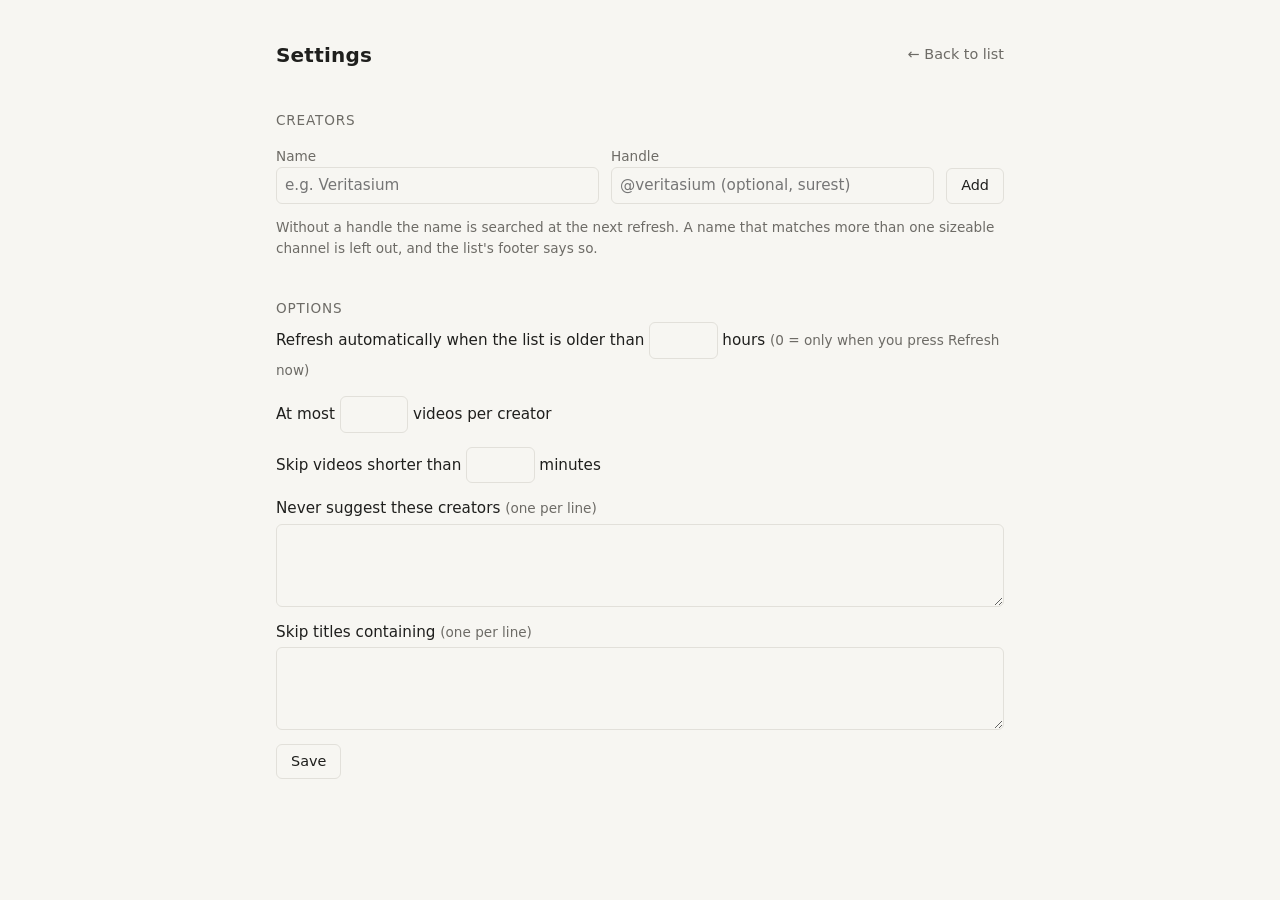
==== extension/settings.html @ 9b5935b6 "Pacifier: calm, cookie-free YouTube portal A Brave/Chrome (MV3) extension that shows the latest vide" ====
<!doctype html>
<html lang="en-GB">
<head>
  <meta charset="utf-8">
  <meta name="viewport" content="width=device-width, initial-scale=1">
  <title>Pacifier settings</title>
  <link rel="stylesheet" href="portal.css">
  <link rel="stylesheet" href="settings.css">
</head>
<body>
  <main>
    <header class="head-row">
      <h1>Settings</h1>
      <a class="back" href="portal.html">← Back to list</a>
    </header>

    <section>
      <h2>Creators</h2>
      <ol class="creators" id="creators"></ol>
      <form id="add" class="add" autocomplete="off">
        <label>Name <input name="name" required placeholder="e.g. Veritasium"></label>
        <label>Handle <input name="handle" placeholder="@veritasium (optional, surest)"></label>
        <button type="submit">Add</button>
      </form>
      <p class="hint">Without a handle the name is searched at the next refresh. A name that matches
        more than one sizeable channel is left out, and the list's footer says so.</p>
    </section>

    <section>
      <h2>Options</h2>
      <form id="options" class="options">
        <label>Refresh automatically when the list is older than
          <input name="auto_refresh_hours" type="number" min="0" max="168" step="1"> hours
          <span class="hint">(0 = only when you press Refresh now)</span></label>
        <label>At most <input name="max_per_creator" type="number" min="1" max="9" step="1"> videos per creator</label>
        <label>Skip videos shorter than <input name="min_minutes" type="number" min="1" max="60" step="1"> minutes</label>
        <label>Never suggest these creators <span class="hint">(one per line)</span>
          <textarea name="blocked_creators" rows="3"></textarea></label>
        <label>Skip titles containing <span class="hint">(one per line)</span>
          <textarea name="blocked_keywords" rows="3"></textarea></label>
        <div><button type="submit">Save</button> <span class="saved" id="saved" hidden>Saved.</span></div>
      </form>
    </section>
  </main>
  <script type="module" src="settings.js"></script>
</body>
</html>
---- extension/portal.css ----
:root {
  --bg: #f7f6f2;
  --fg: #1f1f1d;
  --muted: #6d6b66;
  --rule: #e2e0da;
  --warn: #8a5a00;
  color-scheme: light dark;
}
@media (prefers-color-scheme: dark) {
  :root {
    --bg: #161615;
    --fg: #e7e5e0;
    --muted: #9a978f;
    --rule: #2c2b29;
    --warn: #d9a441;
  }
}

* { box-sizing: border-box; }
body {
  margin: 0;
  background: var(--bg);
  color: var(--fg);
  font: 17px/1.5 -apple-system, BlinkMacSystemFont, "Segoe UI", system-ui, sans-serif;
}
main { max-width: 760px; margin: 0 auto; padding: 40px 16px 64px; }

h1 { font-size: 1.25rem; font-weight: 600; margin: 0; letter-spacing: 0.01em; }
h2 { font-size: 0.85rem; font-weight: 500; color: var(--muted); margin: 40px 0 4px;
     text-transform: uppercase; letter-spacing: 0.06em; }
.head-row { display: flex; align-items: center; justify-content: space-between; gap: 16px; }
.status { color: var(--muted); font-size: 0.9rem; margin: 4px 0 24px; }
.warn { color: var(--warn); }

.items { list-style: none; margin: 0; padding: 0; }
.item { border-top: 1px solid var(--rule); }
.item:last-child { border-bottom: 1px solid var(--rule); }
.item a { display: block; padding: 14px 0; color: inherit; text-decoration: none; }
.item a:hover .title, .item a:focus-visible .title { text-decoration: underline; text-underline-offset: 3px; }
.title { display: block; font-weight: 500; }
.meta, .reason { display: block; color: var(--muted); font-size: 0.875rem; margin-top: 2px; }
.reason { font-style: italic; }
.watched { opacity: 0.45; }

footer { margin-top: 32px; color: var(--muted); font-size: 0.875rem; }
footer p { margin: 8px 0; }
a.quiet, a.back { color: var(--muted); }
a.back { font-size: 0.9rem; text-decoration: none; }
a.back:hover { text-decoration: underline; }
.watch-title { margin-top: 16px; font-size: 1.15rem; }
.watch-meta { margin: 2px 0 16px; }

.stage { background: #000; }
.screen { position: relative; aspect-ratio: 16 / 9; background: #000; }
.frame, .frame iframe { position: absolute; inset: 0; width: 100%; height: 100%; border: 0; }
.stage:fullscreen { display: flex; flex-direction: column; width: 100vw; height: 100vh; }
.stage:fullscreen .screen { flex: 1; aspect-ratio: auto; }

/* Covers the whole picture; YouTube's own controls are off (controls=0). */
.shield { position: absolute; inset: 0; cursor: pointer; outline: none; }
.shield:focus-visible { box-shadow: inset 0 0 0 2px var(--muted); }

.paused {
  position: absolute; inset: 0;
  display: flex; flex-direction: column; align-items: center; justify-content: center; gap: 16px;
  background: #000;
}
.paused[hidden] { display: none; }
.paused a.back { color: #aaa; }

.controls {
  display: flex; align-items: center; gap: 10px;
  padding: 8px 10px; background: #111; color: #ddd; font-size: 0.85rem;
}
.controls button { color: #ddd; border-color: #333; padding: 4px 10px; font-size: 0.85rem; }
.controls button:hover:not(:disabled) { border-color: #777; }
.controls .pp { min-width: 4.5em; }
.controls .cc[aria-pressed="true"] { border-color: #aaa; color: #fff; }
.controls .time, .controls .dur { font-variant-numeric: tabular-nums; min-width: 3.2em; text-align: center; }
.seek { flex: 1; min-width: 60px; accent-color: #bbb; }
@media (max-width: 560px) { .controls .cc, .controls .dur { display: none; } }

button {
  font: inherit; font-size: 0.9rem;
  color: var(--fg); background: transparent;
  border: 1px solid var(--rule); border-radius: 6px;
  padding: 6px 14px; cursor: pointer;
}
button:hover:not(:disabled) { border-color: var(--muted); }
button:disabled { opacity: 0.5; cursor: default; }
.paused button { color: #eee; border-color: #555; padding: 10px 28px; font-size: 1rem; }
.watch-actions { display: flex; gap: 8px; margin-top: 12px; }
---- extension/settings.css ----
header.head-row { margin-bottom: 8px; }
section { margin-top: 24px; }
.creators { list-style: none; margin: 0; padding: 0; }
.creators li {
  display: flex; align-items: center; justify-content: space-between; gap: 12px;
  border-top: 1px solid var(--rule); padding: 10px 0;
}
.creators li:last-child { border-bottom: 1px solid var(--rule); }
.creators .name { display: block; }
.creators .meta.warn { color: var(--warn); }
.hint { color: var(--muted); font-size: 0.85rem; }

.add { display: flex; flex-wrap: wrap; gap: 8px 12px; align-items: end; margin-top: 16px; }
.add label { display: flex; flex-direction: column; font-size: 0.85rem; color: var(--muted); flex: 1 1 200px; }
.options { display: flex; flex-direction: column; gap: 14px; }
.options label { font-size: 0.95rem; }
.options textarea { display: block; width: 100%; margin-top: 4px; }

input, textarea {
  font: inherit; font-size: 0.95rem; color: var(--fg); background: transparent;
  border: 1px solid var(--rule); border-radius: 6px; padding: 6px 8px;
}
input[type="number"] { width: 4.5em; }
.saved { color: var(--muted); font-size: 0.9rem; margin-left: 8px; }
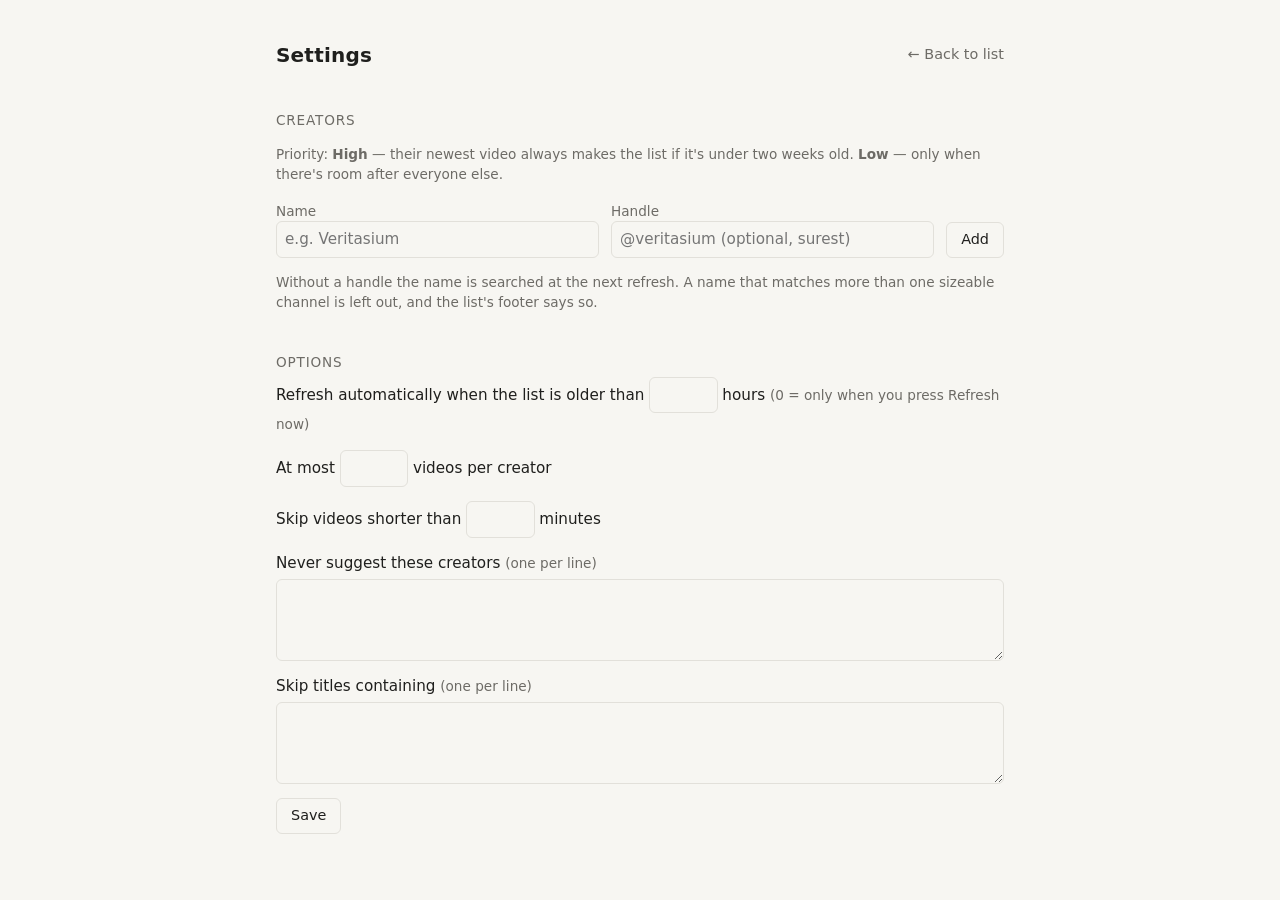
==== commit df1f64fb: "Add creator priority (High / Normal / Low) and harden creator input Co-Authored-By: Claude Opus 5.5 " ====
--- a/extension/settings.html
+++ b/extension/settings.html
@@ -4,6 +4,7 @@
   <meta charset="utf-8">
   <meta name="viewport" content="width=device-width, initial-scale=1">
   <title>Pacifier settings</title>
+  <link rel="icon" href="icons/icon32.png">
   <link rel="stylesheet" href="portal.css">
   <link rel="stylesheet" href="settings.css">
 </head>
@@ -17,6 +18,8 @@
     <section>
       <h2>Creators</h2>
       <ol class="creators" id="creators"></ol>
+      <p class="hint">Priority: <strong>High</strong> — their newest video always makes the list if it's
+        under two weeks old. <strong>Low</strong> — only when there's room after everyone else.</p>
       <form id="add" class="add" autocomplete="off">
         <label>Name <input name="name" required placeholder="e.g. Veritasium"></label>
         <label>Handle <input name="handle" placeholder="@veritasium (optional, surest)"></label>
--- a/extension/portal.css
+++ b/extension/portal.css
@@ -29,6 +29,13 @@
 h2 { font-size: 0.85rem; font-weight: 500; color: var(--muted); margin: 40px 0 4px;
      text-transform: uppercase; letter-spacing: 0.06em; }
 .head-row { display: flex; align-items: center; justify-content: space-between; gap: 16px; }
+/* The pacifier drawing, in the text colour at low contrast (follows dark mode). */
+.mark {
+  display: inline-block; width: 1.15em; height: 1.15em; margin-right: 0.4em; vertical-align: -0.2em;
+  background: currentColor; opacity: 0.45;
+  -webkit-mask: url(icons/mark.png) center / contain no-repeat;
+  mask: url(icons/mark.png) center / contain no-repeat;
+}
 .status { color: var(--muted); font-size: 0.9rem; margin: 4px 0 24px; }
 .warn { color: var(--warn); }
 
--- a/extension/settings.css
+++ b/extension/settings.css
@@ -8,6 +8,7 @@
 .creators li:last-child { border-bottom: 1px solid var(--rule); }
 .creators .name { display: block; }
 .creators .meta.warn { color: var(--warn); }
+.creators .actions { display: flex; gap: 8px; align-items: center; flex-shrink: 0; }
 .hint { color: var(--muted); font-size: 0.85rem; }
 
 .add { display: flex; flex-wrap: wrap; gap: 8px 12px; align-items: end; margin-top: 16px; }
@@ -16,7 +17,7 @@
 .options label { font-size: 0.95rem; }
 .options textarea { display: block; width: 100%; margin-top: 4px; }
 
-input, textarea {
+input, textarea, select {
   font: inherit; font-size: 0.95rem; color: var(--fg); background: transparent;
   border: 1px solid var(--rule); border-radius: 6px; padding: 6px 8px;
 }
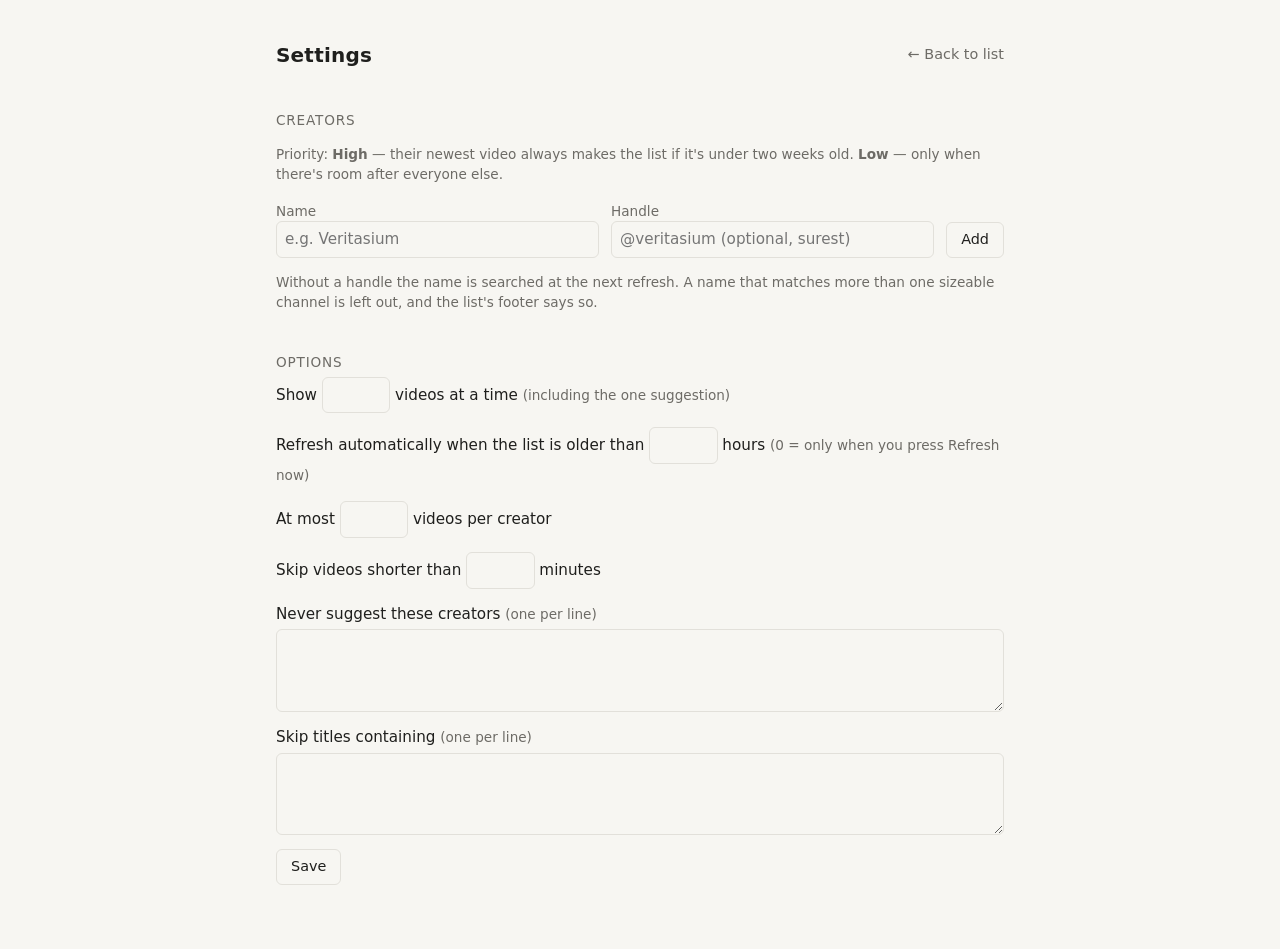
==== commit 5dd667ad: "Add setting for the number of videos shown (default 10) Co-Authored-By: Claude Opus 5.5 <noreply@ant" ====
--- a/extension/settings.html
+++ b/extension/settings.html
@@ -32,6 +32,8 @@
     <section>
       <h2>Options</h2>
       <form id="options" class="options">
+        <label>Show <input name="list_size" type="number" min="3" max="30" step="1"> videos at a time
+          <span class="hint">(including the one suggestion)</span></label>
         <label>Refresh automatically when the list is older than
           <input name="auto_refresh_hours" type="number" min="0" max="168" step="1"> hours
           <span class="hint">(0 = only when you press Refresh now)</span></label>
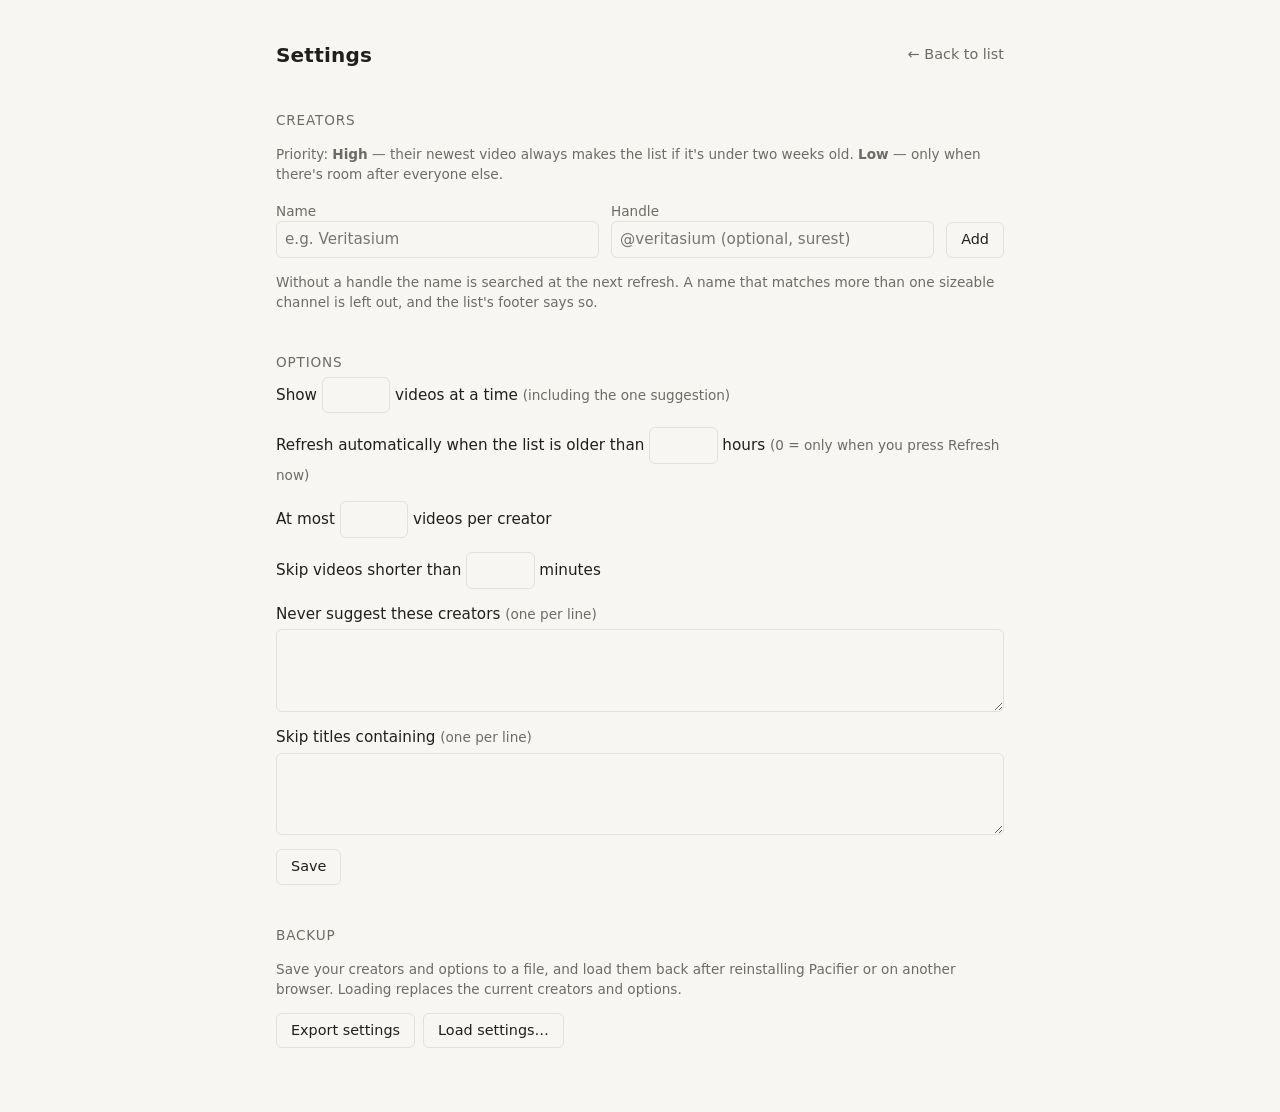
==== commit cf297c5e: "Add settings export and load (Settings → Backup) Co-Authored-By: Claude Opus 5.5 <noreply@anthropic." ====
--- a/extension/settings.html
+++ b/extension/settings.html
@@ -46,6 +46,18 @@
         <div><button type="submit">Save</button> <span class="saved" id="saved" hidden>Saved.</span></div>
       </form>
     </section>
+
+    <section>
+      <h2>Backup</h2>
+      <p class="hint">Save your creators and options to a file, and load them back after reinstalling
+        Pacifier or on another browser. Loading replaces the current creators and options.</p>
+      <div class="backup">
+        <button type="button" id="export">Export settings</button>
+        <label class="file-button">Load settings…
+          <input type="file" id="import" accept=".json,application/json"></label>
+        <span class="saved" id="backup-status" role="status"></span>
+      </div>
+    </section>
   </main>
   <script type="module" src="settings.js"></script>
 </body>
--- a/extension/settings.css
+++ b/extension/settings.css
@@ -23,3 +23,10 @@
 }
 input[type="number"] { width: 4.5em; }
 .saved { color: var(--muted); font-size: 0.9rem; margin-left: 8px; }
+.backup { display: flex; flex-wrap: wrap; gap: 8px; align-items: center; margin-top: 12px; }
+.file-button {
+  font-size: 0.9rem; border: 1px solid var(--rule); border-radius: 6px; padding: 6px 14px; cursor: pointer;
+}
+.file-button:hover, .file-button:focus-within { border-color: var(--muted); }
+.file-button input { position: absolute; width: 1px; height: 1px; opacity: 0; }
+.backup .warn { color: var(--warn); }
